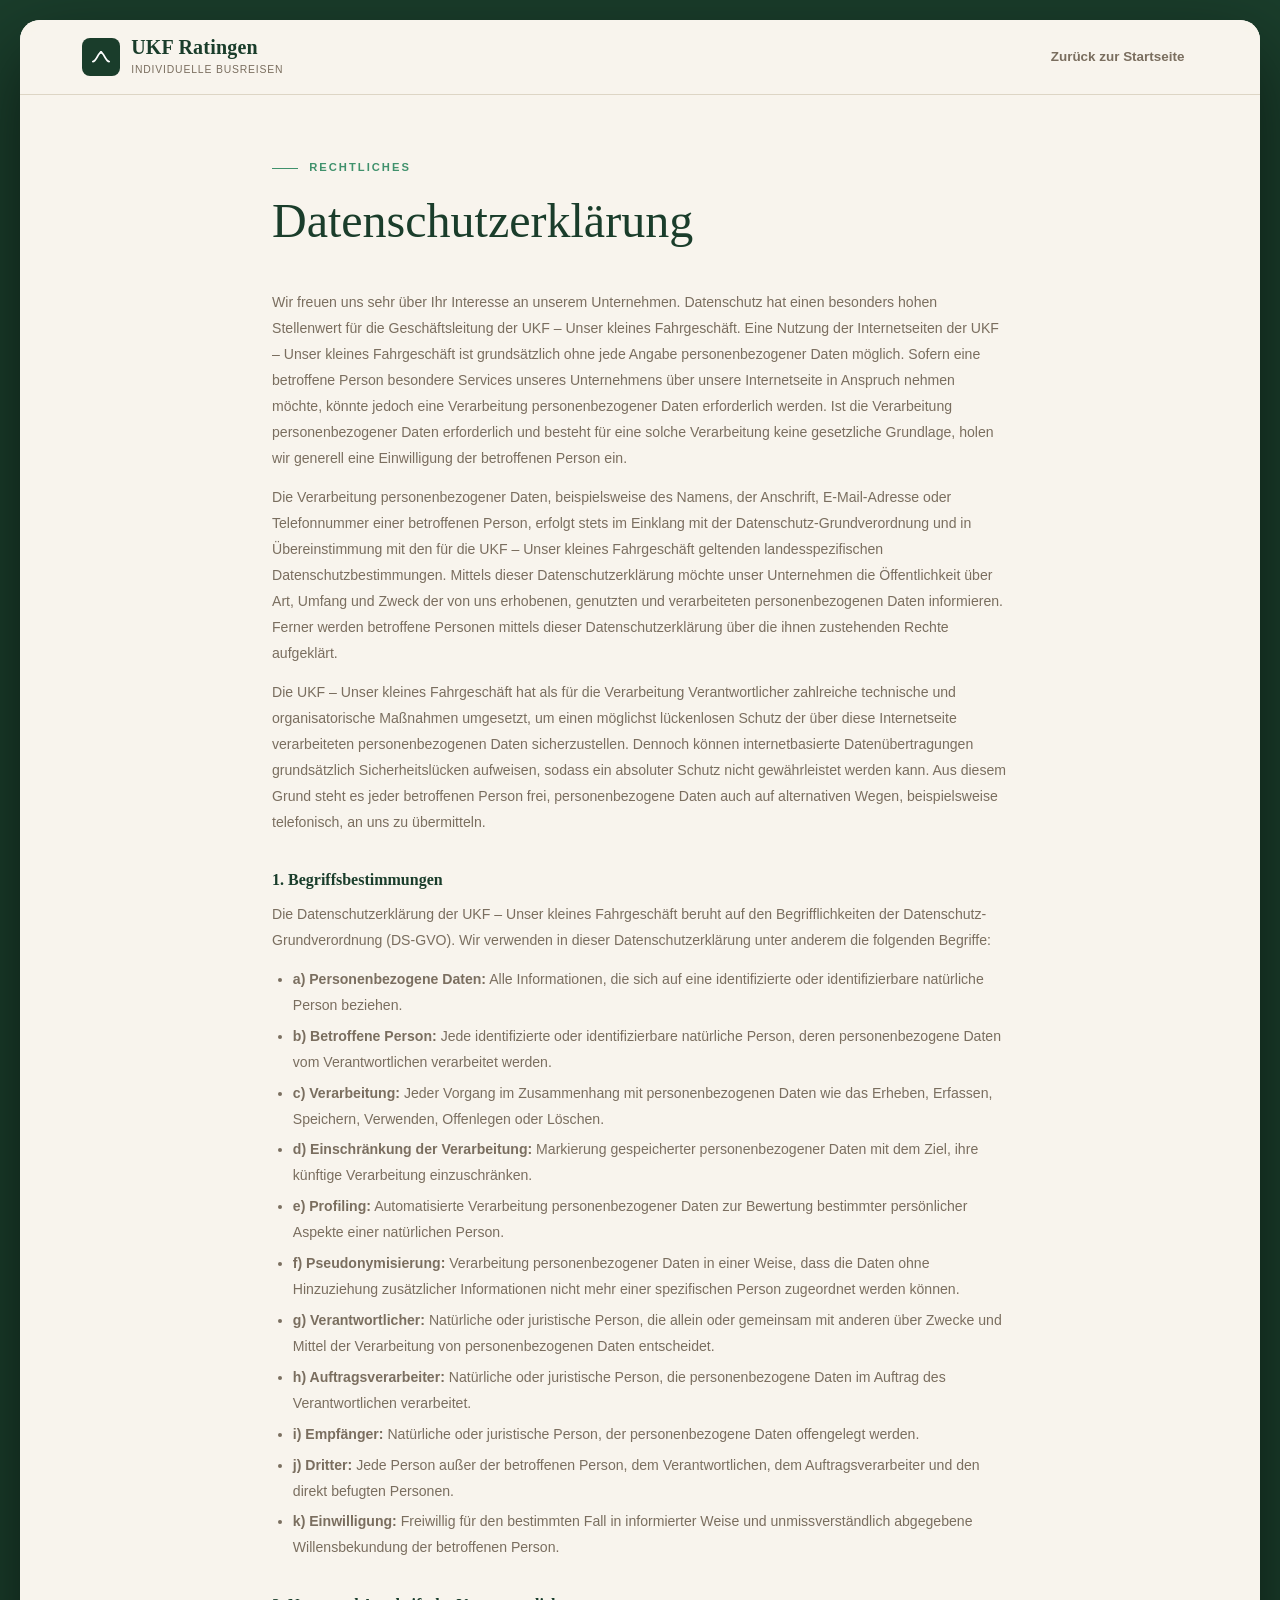
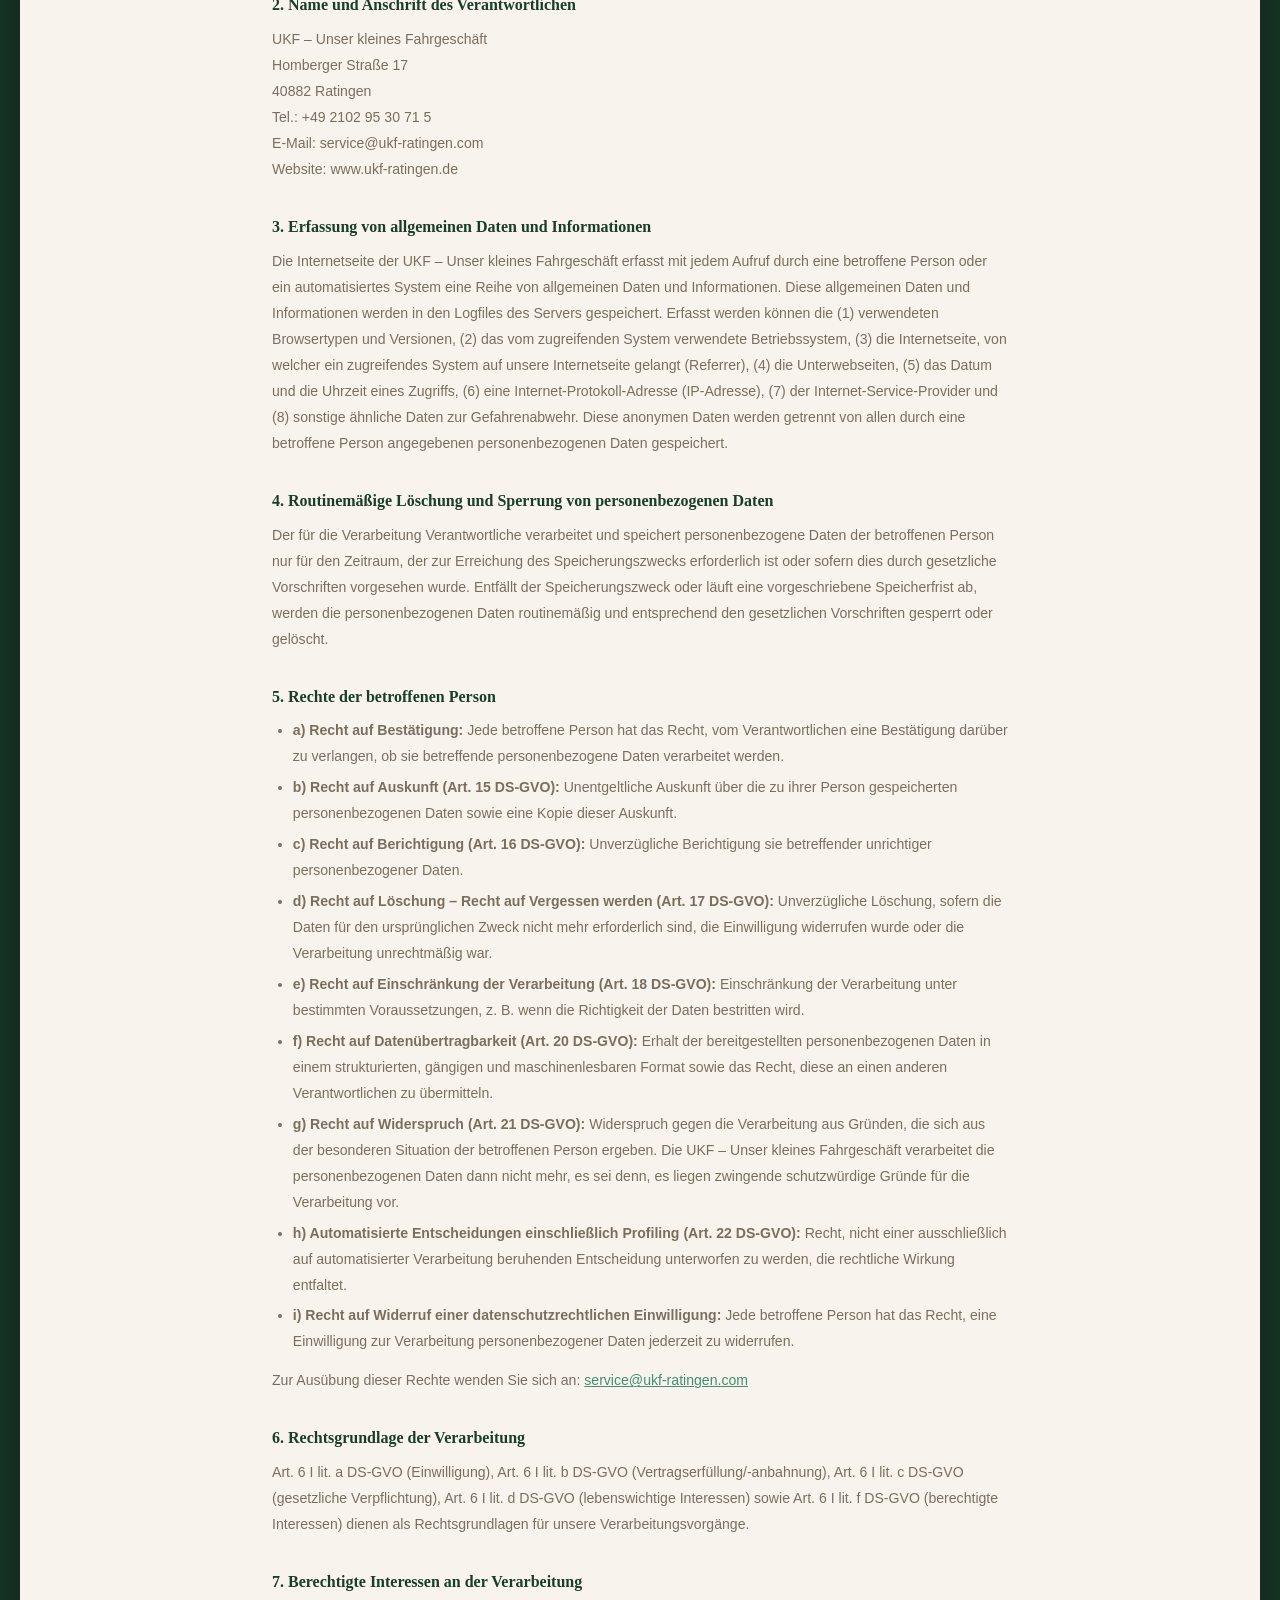
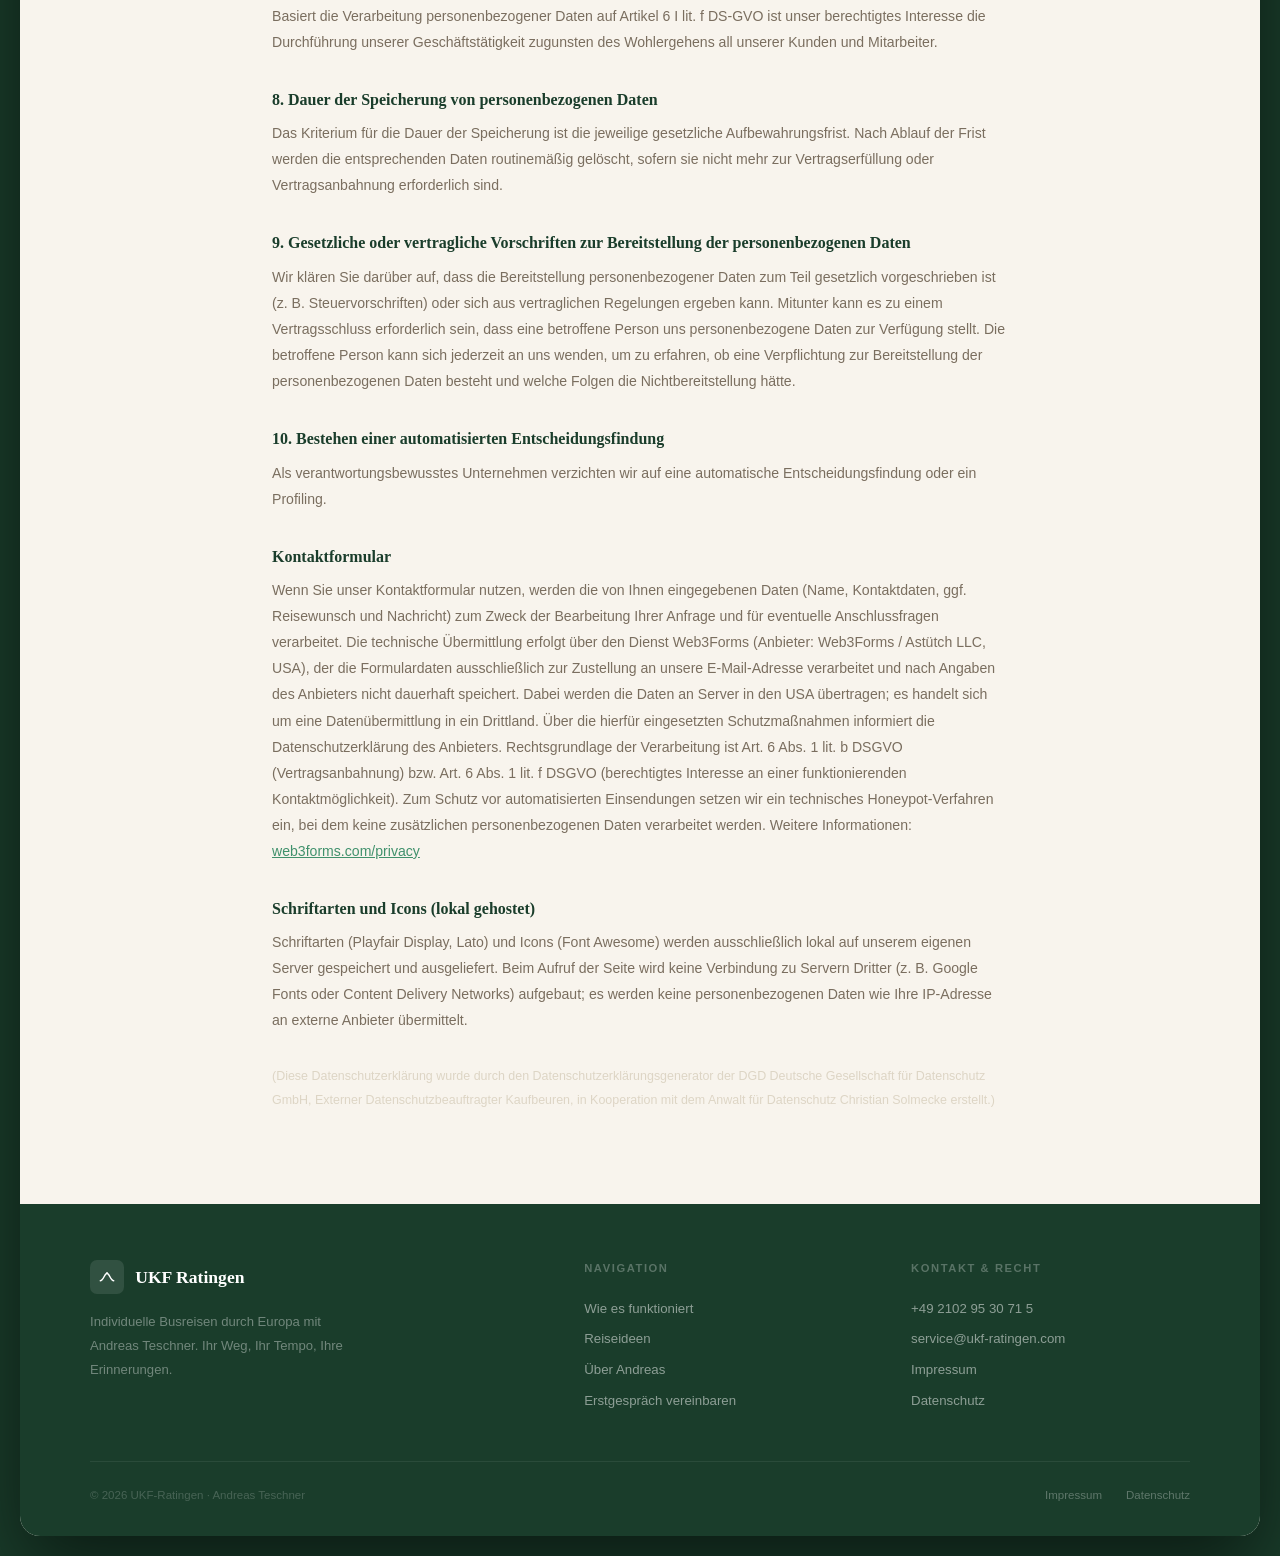
==== datenschutz.html @ 091bbc15 "Add files via upload" ====
<!DOCTYPE html>
<html lang="de">
<head>
  <meta charset="UTF-8"/>
  <meta name="viewport" content="width=device-width, initial-scale=1.0"/>
  <title>Datenschutz – UKF-Ratingen</title>
  <meta name="robots" content="noindex, follow"/>
  <link rel="canonical" href="https://ukf-ratingen.com/datenschutz.html"/>
  <link rel="icon" type="image/svg+xml" href="favicon.svg"/>
  <link rel="stylesheet" href="assets/fonts/fonts.css"/>
  <link rel="stylesheet" href="assets/fa/css/fontawesome.min.css"/>
  <link rel="stylesheet" href="assets/fa/css/solid.min.css"/>

  <style>
    :root {
      --forest:   #1a3d2b;
      --forest-2: #254d38;
      --green:    #2d6a4f;
      --green-lt: #40916c;
      --gold:     #b5893a;
      --gold-lt:  #d4a853;
      --cream:    #f8f4ed;
      --warm-off: #f0ebe0;
      --white:    #ffffff;
      --border:   #ddd5c5;
      --muted:    #7a6e5f;
      --text:     #1e1a14;
    }

    *, *::before, *::after { box-sizing: border-box; margin: 0; padding: 0; }
    html { scroll-behavior: smooth; }
    body {
      font-family: 'Lato', sans-serif;
      background: var(--forest);
      color: var(--text);
      padding: 20px;
      line-height: 1.6;
    }

    .page-wrapper {
      max-width: 1400px; margin: 0 auto;
      background: var(--cream);
      border-radius: 20px;
      box-shadow: 0 32px 80px rgba(0,0,0,0.55);
      min-height: calc(100vh - 40px);
      display: flex;
      flex-direction: column;
    }

    header {
      display: flex; justify-content: space-between; align-items: center;
      padding: 1rem 5%;
      background: rgba(248,244,237,0.97);
      backdrop-filter: blur(14px);
      position: sticky;
      top: 0;
      z-index: 200;
      border-bottom: 1px solid var(--border);
      border-radius: 20px 20px 0 0;
    }

    .logo {
      display: flex; align-items: center; gap: 0.7rem;
      text-decoration: none;
    }
    .logo-mark {
      width: 38px; height: 38px; border-radius: 8px;
      background: var(--forest);
      display: flex; align-items: center; justify-content: center;
      flex-shrink: 0;
    }
    .logo-mark svg { width: 22px; height: 22px; fill: none; }
    .logo-text {
      font-family: 'Playfair Display', serif;
      font-size: 1.25rem; font-weight: 700;
      color: var(--forest); line-height: 1.1;
      letter-spacing: 0.01em;
    }
    .logo-sub {
      font-size: 0.65rem; font-weight: 400;
      color: var(--muted); letter-spacing: 0.08em;
      text-transform: uppercase; display: block;
    }

    .nav-back {
      display: inline-flex; align-items: center; gap: 0.5rem;
      font-size: 0.84rem; font-weight: 600; color: var(--muted);
      text-decoration: none; padding: 0.45rem 0.85rem;
      border-radius: 6px; transition: all .2s;
    }
    .nav-back:hover { color: var(--forest); background: var(--warm-off); }

    /* CONTENT */
    .legal-content {
      flex: 1;
      padding: 4rem 5% 5rem;
      max-width: 860px;
      margin: 0 auto;
      width: 100%;
    }

    .kicker {
      font-size: 0.7rem; font-weight: 700; letter-spacing: 0.18em;
      text-transform: uppercase; color: var(--green-lt);
      display: flex; align-items: center; gap: 0.7rem; margin-bottom: 0.9rem;
    }
    .kicker::before { content:''; width: 26px; height: 1px; background: var(--green-lt); }

    h1 {
      font-family: 'Playfair Display', serif;
      font-size: clamp(2rem, 4vw, 3rem);
      font-weight: 400; color: var(--forest);
      line-height: 1.2; margin-bottom: 2.5rem;
    }

    h2 {
      font-family: 'Playfair Display', serif;
      font-size: 1rem; font-weight: 700;
      color: var(--forest); margin: 2rem 0 0.5rem;
    }

    p {
      font-size: 0.88rem; color: var(--muted);
      line-height: 1.85; margin-bottom: 0.8rem;
    }

    ul {
      padding-left: 1.3rem; margin-bottom: 0.8rem;
    }
    li {
      font-size: 0.88rem; color: var(--muted);
      line-height: 1.85; margin-bottom: 0.3rem;
    }

    a { color: var(--green-lt); }
    a:hover { color: var(--green); }

    .source-note {
      font-size: 0.78rem; color: var(--border); margin-top: 2rem;
    }

    /* FOOTER */
    footer {
      background: var(--forest);
      border-radius: 0 0 20px 20px;
      padding: 3.5rem 5% 2rem;
      margin-top: auto;
    }
    .footer-inner {
      max-width: 1100px; margin: 0 auto;
      display: grid; grid-template-columns: 1.6fr 1fr 1fr;
      gap: 3rem; padding-bottom: 2.5rem;
      border-bottom: 1px solid rgba(255,255,255,0.07);
    }
    .footer-logo-wrap {
      display: flex; align-items: center; gap: 0.7rem; margin-bottom: 1rem;
    }
    .footer-logo-mark {
      width: 34px; height: 34px; border-radius: 7px;
      background: rgba(255,255,255,0.1);
      display: flex; align-items: center; justify-content: center;
    }
    .footer-logo-mark svg { width: 18px; height: 18px; fill: none; }
    .footer-logo-text {
      font-family: 'Playfair Display', serif;
      font-size: 1.1rem; color: var(--white); font-weight: 700;
    }
    .footer-brand p { font-size: 0.82rem; color: rgba(255,255,255,0.38); line-height: 1.8; max-width: 260px; }
    .footer-col h5 {
      font-size: 0.7rem; font-weight: 700; text-transform: uppercase;
      letter-spacing: 0.14em; color: rgba(255,255,255,0.28); margin-bottom: 1.2rem;
    }
    .footer-col a {
      display: block; font-size: 0.83rem; color: rgba(255,255,255,0.5);
      text-decoration: none; margin-bottom: 0.6rem; transition: color .2s;
    }
    .footer-col a:hover { color: var(--gold-lt); }
    .footer-bottom {
      max-width: 1100px; margin: 0 auto; padding-top: 1.5rem;
      display: flex; justify-content: space-between; align-items: center;
      font-size: 0.72rem; color: rgba(255,255,255,0.2); flex-wrap: wrap; gap: 0.5rem;
    }
    .footer-legal { display: flex; gap: 1.5rem; }
    .footer-legal a { color: rgba(255,255,255,0.3); text-decoration: none; font-size: 0.72rem; transition: color .15s; }
    .footer-legal a:hover { color: rgba(255,255,255,0.6); }

    @media(max-width: 960px) {
      body { padding: 0; }
      .page-wrapper { border-radius: 0; box-shadow: none; }
      header { border-radius: 0; }
      footer { border-radius: 0; }
      .footer-inner { grid-template-columns: 1fr; gap: 2rem; }
    }
  </style>
</head>
<body>
<div class="page-wrapper">

  <header>
    <a class="logo" href="index.html">
      <div class="logo-mark">
        <svg viewBox="0 0 24 24" stroke="white" stroke-width="1.8" stroke-linecap="round">
          <path d="M3 17 C7 17 9 7 12 7 C15 7 17 17 21 17"/>
          <circle cx="12" cy="7" r="1.5" fill="white" stroke="none"/>
        </svg>
      </div>
      <div>
        <span class="logo-text">UKF Ratingen</span>
        <span class="logo-sub">Individuelle Busreisen</span>
      </div>
    </a>
    <a class="nav-back" href="index.html"><i class="fas fa-arrow-left"></i> Zurück zur Startseite</a>
  </header>

  <main class="legal-content">
    <div class="kicker">Rechtliches</div>
    <h1>Datenschutzerklärung</h1>

    <p>Wir freuen uns sehr über Ihr Interesse an unserem Unternehmen. Datenschutz hat einen besonders hohen Stellenwert für die Geschäftsleitung der UKF – Unser kleines Fahrgeschäft. Eine Nutzung der Internetseiten der UKF – Unser kleines Fahrgeschäft ist grundsätzlich ohne jede Angabe personenbezogener Daten möglich. Sofern eine betroffene Person besondere Services unseres Unternehmens über unsere Internetseite in Anspruch nehmen möchte, könnte jedoch eine Verarbeitung personenbezogener Daten erforderlich werden. Ist die Verarbeitung personenbezogener Daten erforderlich und besteht für eine solche Verarbeitung keine gesetzliche Grundlage, holen wir generell eine Einwilligung der betroffenen Person ein.</p>
    <p>Die Verarbeitung personenbezogener Daten, beispielsweise des Namens, der Anschrift, E-Mail-Adresse oder Telefonnummer einer betroffenen Person, erfolgt stets im Einklang mit der Datenschutz-Grundverordnung und in Übereinstimmung mit den für die UKF – Unser kleines Fahrgeschäft geltenden landesspezifischen Datenschutzbestimmungen. Mittels dieser Datenschutzerklärung möchte unser Unternehmen die Öffentlichkeit über Art, Umfang und Zweck der von uns erhobenen, genutzten und verarbeiteten personenbezogenen Daten informieren. Ferner werden betroffene Personen mittels dieser Datenschutzerklärung über die ihnen zustehenden Rechte aufgeklärt.</p>
    <p>Die UKF – Unser kleines Fahrgeschäft hat als für die Verarbeitung Verantwortlicher zahlreiche technische und organisatorische Maßnahmen umgesetzt, um einen möglichst lückenlosen Schutz der über diese Internetseite verarbeiteten personenbezogenen Daten sicherzustellen. Dennoch können internetbasierte Datenübertragungen grundsätzlich Sicherheitslücken aufweisen, sodass ein absoluter Schutz nicht gewährleistet werden kann. Aus diesem Grund steht es jeder betroffenen Person frei, personenbezogene Daten auch auf alternativen Wegen, beispielsweise telefonisch, an uns zu übermitteln.</p>

    <h2>1. Begriffsbestimmungen</h2>
    <p>Die Datenschutzerklärung der UKF – Unser kleines Fahrgeschäft beruht auf den Begrifflichkeiten der Datenschutz-Grundverordnung (DS-GVO). Wir verwenden in dieser Datenschutzerklärung unter anderem die folgenden Begriffe:</p>
    <ul>
      <li><strong>a) Personenbezogene Daten:</strong> Alle Informationen, die sich auf eine identifizierte oder identifizierbare natürliche Person beziehen.</li>
      <li><strong>b) Betroffene Person:</strong> Jede identifizierte oder identifizierbare natürliche Person, deren personenbezogene Daten vom Verantwortlichen verarbeitet werden.</li>
      <li><strong>c) Verarbeitung:</strong> Jeder Vorgang im Zusammenhang mit personenbezogenen Daten wie das Erheben, Erfassen, Speichern, Verwenden, Offenlegen oder Löschen.</li>
      <li><strong>d) Einschränkung der Verarbeitung:</strong> Markierung gespeicherter personenbezogener Daten mit dem Ziel, ihre künftige Verarbeitung einzuschränken.</li>
      <li><strong>e) Profiling:</strong> Automatisierte Verarbeitung personenbezogener Daten zur Bewertung bestimmter persönlicher Aspekte einer natürlichen Person.</li>
      <li><strong>f) Pseudonymisierung:</strong> Verarbeitung personenbezogener Daten in einer Weise, dass die Daten ohne Hinzuziehung zusätzlicher Informationen nicht mehr einer spezifischen Person zugeordnet werden können.</li>
      <li><strong>g) Verantwortlicher:</strong> Natürliche oder juristische Person, die allein oder gemeinsam mit anderen über Zwecke und Mittel der Verarbeitung von personenbezogenen Daten entscheidet.</li>
      <li><strong>h) Auftragsverarbeiter:</strong> Natürliche oder juristische Person, die personenbezogene Daten im Auftrag des Verantwortlichen verarbeitet.</li>
      <li><strong>i) Empfänger:</strong> Natürliche oder juristische Person, der personenbezogene Daten offengelegt werden.</li>
      <li><strong>j) Dritter:</strong> Jede Person außer der betroffenen Person, dem Verantwortlichen, dem Auftragsverarbeiter und den direkt befugten Personen.</li>
      <li><strong>k) Einwilligung:</strong> Freiwillig für den bestimmten Fall in informierter Weise und unmissverständlich abgegebene Willensbekundung der betroffenen Person.</li>
    </ul>

    <h2>2. Name und Anschrift des Verantwortlichen</h2>
    <p>UKF – Unser kleines Fahrgeschäft<br>Homberger Straße 17<br>40882 Ratingen<br>Tel.: +49 2102 95 30 71 5<br>E-Mail: service@ukf-ratingen.com<br>Website: www.ukf-ratingen.de</p>

    <h2>3. Erfassung von allgemeinen Daten und Informationen</h2>
    <p>Die Internetseite der UKF – Unser kleines Fahrgeschäft erfasst mit jedem Aufruf durch eine betroffene Person oder ein automatisiertes System eine Reihe von allgemeinen Daten und Informationen. Diese allgemeinen Daten und Informationen werden in den Logfiles des Servers gespeichert. Erfasst werden können die (1) verwendeten Browsertypen und Versionen, (2) das vom zugreifenden System verwendete Betriebssystem, (3) die Internetseite, von welcher ein zugreifendes System auf unsere Internetseite gelangt (Referrer), (4) die Unterwebseiten, (5) das Datum und die Uhrzeit eines Zugriffs, (6) eine Internet-Protokoll-Adresse (IP-Adresse), (7) der Internet-Service-Provider und (8) sonstige ähnliche Daten zur Gefahrenabwehr. Diese anonymen Daten werden getrennt von allen durch eine betroffene Person angegebenen personenbezogenen Daten gespeichert.</p>

    <h2>4. Routinemäßige Löschung und Sperrung von personenbezogenen Daten</h2>
    <p>Der für die Verarbeitung Verantwortliche verarbeitet und speichert personenbezogene Daten der betroffenen Person nur für den Zeitraum, der zur Erreichung des Speicherungszwecks erforderlich ist oder sofern dies durch gesetzliche Vorschriften vorgesehen wurde. Entfällt der Speicherungszweck oder läuft eine vorgeschriebene Speicherfrist ab, werden die personenbezogenen Daten routinemäßig und entsprechend den gesetzlichen Vorschriften gesperrt oder gelöscht.</p>

    <h2>5. Rechte der betroffenen Person</h2>
    <ul>
      <li><strong>a) Recht auf Bestätigung:</strong> Jede betroffene Person hat das Recht, vom Verantwortlichen eine Bestätigung darüber zu verlangen, ob sie betreffende personenbezogene Daten verarbeitet werden.</li>
      <li><strong>b) Recht auf Auskunft (Art. 15 DS-GVO):</strong> Unentgeltliche Auskunft über die zu ihrer Person gespeicherten personenbezogenen Daten sowie eine Kopie dieser Auskunft.</li>
      <li><strong>c) Recht auf Berichtigung (Art. 16 DS-GVO):</strong> Unverzügliche Berichtigung sie betreffender unrichtiger personenbezogener Daten.</li>
      <li><strong>d) Recht auf Löschung – Recht auf Vergessen werden (Art. 17 DS-GVO):</strong> Unverzügliche Löschung, sofern die Daten für den ursprünglichen Zweck nicht mehr erforderlich sind, die Einwilligung widerrufen wurde oder die Verarbeitung unrechtmäßig war.</li>
      <li><strong>e) Recht auf Einschränkung der Verarbeitung (Art. 18 DS-GVO):</strong> Einschränkung der Verarbeitung unter bestimmten Voraussetzungen, z. B. wenn die Richtigkeit der Daten bestritten wird.</li>
      <li><strong>f) Recht auf Datenübertragbarkeit (Art. 20 DS-GVO):</strong> Erhalt der bereitgestellten personenbezogenen Daten in einem strukturierten, gängigen und maschinenlesbaren Format sowie das Recht, diese an einen anderen Verantwortlichen zu übermitteln.</li>
      <li><strong>g) Recht auf Widerspruch (Art. 21 DS-GVO):</strong> Widerspruch gegen die Verarbeitung aus Gründen, die sich aus der besonderen Situation der betroffenen Person ergeben. Die UKF – Unser kleines Fahrgeschäft verarbeitet die personenbezogenen Daten dann nicht mehr, es sei denn, es liegen zwingende schutzwürdige Gründe für die Verarbeitung vor.</li>
      <li><strong>h) Automatisierte Entscheidungen einschließlich Profiling (Art. 22 DS-GVO):</strong> Recht, nicht einer ausschließlich auf automatisierter Verarbeitung beruhenden Entscheidung unterworfen zu werden, die rechtliche Wirkung entfaltet.</li>
      <li><strong>i) Recht auf Widerruf einer datenschutzrechtlichen Einwilligung:</strong> Jede betroffene Person hat das Recht, eine Einwilligung zur Verarbeitung personenbezogener Daten jederzeit zu widerrufen.</li>
    </ul>
    <p>Zur Ausübung dieser Rechte wenden Sie sich an: <a href="mailto:service@ukf-ratingen.com">service@ukf-ratingen.com</a></p>

    <h2>6. Rechtsgrundlage der Verarbeitung</h2>
    <p>Art. 6 I lit. a DS-GVO (Einwilligung), Art. 6 I lit. b DS-GVO (Vertragserfüllung/-anbahnung), Art. 6 I lit. c DS-GVO (gesetzliche Verpflichtung), Art. 6 I lit. d DS-GVO (lebenswichtige Interessen) sowie Art. 6 I lit. f DS-GVO (berechtigte Interessen) dienen als Rechtsgrundlagen für unsere Verarbeitungsvorgänge.</p>

    <h2>7. Berechtigte Interessen an der Verarbeitung</h2>
    <p>Basiert die Verarbeitung personenbezogener Daten auf Artikel 6 I lit. f DS-GVO ist unser berechtigtes Interesse die Durchführung unserer Geschäftstätigkeit zugunsten des Wohlergehens all unserer Kunden und Mitarbeiter.</p>

    <h2>8. Dauer der Speicherung von personenbezogenen Daten</h2>
    <p>Das Kriterium für die Dauer der Speicherung ist die jeweilige gesetzliche Aufbewahrungsfrist. Nach Ablauf der Frist werden die entsprechenden Daten routinemäßig gelöscht, sofern sie nicht mehr zur Vertragserfüllung oder Vertragsanbahnung erforderlich sind.</p>

    <h2>9. Gesetzliche oder vertragliche Vorschriften zur Bereitstellung der personenbezogenen Daten</h2>
    <p>Wir klären Sie darüber auf, dass die Bereitstellung personenbezogener Daten zum Teil gesetzlich vorgeschrieben ist (z. B. Steuervorschriften) oder sich aus vertraglichen Regelungen ergeben kann. Mitunter kann es zu einem Vertragsschluss erforderlich sein, dass eine betroffene Person uns personenbezogene Daten zur Verfügung stellt. Die betroffene Person kann sich jederzeit an uns wenden, um zu erfahren, ob eine Verpflichtung zur Bereitstellung der personenbezogenen Daten besteht und welche Folgen die Nichtbereitstellung hätte.</p>

    <h2>10. Bestehen einer automatisierten Entscheidungsfindung</h2>
    <p>Als verantwortungsbewusstes Unternehmen verzichten wir auf eine automatische Entscheidungsfindung oder ein Profiling.</p>

    <h2>Kontaktformular</h2>
    <p>Wenn Sie unser Kontaktformular nutzen, werden die von Ihnen eingegebenen Daten (Name, Kontaktdaten, ggf. Reisewunsch und Nachricht) zum Zweck der Bearbeitung Ihrer Anfrage und für eventuelle Anschlussfragen verarbeitet. Die technische Übermittlung erfolgt über den Dienst Web3Forms (Anbieter: Web3Forms / Astütch LLC, USA), der die Formulardaten ausschließlich zur Zustellung an unsere E-Mail-Adresse verarbeitet und nach Angaben des Anbieters nicht dauerhaft speichert. Dabei werden die Daten an Server in den USA übertragen; es handelt sich um eine Datenübermittlung in ein Drittland. Über die hierfür eingesetzten Schutzmaßnahmen informiert die Datenschutzerklärung des Anbieters. Rechtsgrundlage der Verarbeitung ist Art. 6 Abs. 1 lit. b DSGVO (Vertragsanbahnung) bzw. Art. 6 Abs. 1 lit. f DSGVO (berechtigtes Interesse an einer funktionierenden Kontaktmöglichkeit). Zum Schutz vor automatisierten Einsendungen setzen wir ein technisches Honeypot-Verfahren ein, bei dem keine zusätzlichen personenbezogenen Daten verarbeitet werden. Weitere Informationen: <a href="https://web3forms.com/privacy" target="_blank" rel="noopener">web3forms.com/privacy</a></p>

    <h2>Schriftarten und Icons (lokal gehostet)</h2>
    <p>Schriftarten (Playfair Display, Lato) und Icons (Font Awesome) werden ausschließlich lokal auf unserem eigenen Server gespeichert und ausgeliefert. Beim Aufruf der Seite wird keine Verbindung zu Servern Dritter (z. B. Google Fonts oder Content Delivery Networks) aufgebaut; es werden keine personenbezogenen Daten wie Ihre IP-Adresse an externe Anbieter übermittelt.</p>

    <p class="source-note">(Diese Datenschutzerklärung wurde durch den Datenschutzerklärungsgenerator der DGD Deutsche Gesellschaft für Datenschutz GmbH, Externer Datenschutzbeauftragter Kaufbeuren, in Kooperation mit dem Anwalt für Datenschutz Christian Solmecke erstellt.)</p>
  </main>

  <footer>
    <div class="footer-inner">
      <div class="footer-brand">
        <div class="footer-logo-wrap">
          <div class="footer-logo-mark">
            <svg viewBox="0 0 24 24" stroke="white" stroke-width="1.8" stroke-linecap="round">
              <path d="M3 17 C7 17 9 7 12 7 C15 7 17 17 21 17"/>
              <circle cx="12" cy="7" r="1.5" fill="white" stroke="none"/>
            </svg>
          </div>
          <span class="footer-logo-text">UKF Ratingen</span>
        </div>
        <p>Individuelle Busreisen durch Europa mit Andreas Teschner. Ihr Weg, Ihr Tempo, Ihre Erinnerungen.</p>
      </div>
      <div class="footer-col">
        <h5>Navigation</h5>
        <a href="index.html#schritte">Wie es funktioniert</a>
        <a href="index.html#reisen">Reiseideen</a>
        <a href="index.html#andreas">Über Andreas</a>
        <a href="index.html#kontakt">Erstgespräch vereinbaren</a>
      </div>
      <div class="footer-col">
        <h5>Kontakt &amp; Recht</h5>
        <a href="tel:+4921029530715">+49 2102 95 30 71 5</a>
        <a href="mailto:service@ukf-ratingen.com">service@ukf-ratingen.com</a>
        <a href="impressum.html">Impressum</a>
        <a href="datenschutz.html">Datenschutz</a>
      </div>
    </div>
    <div class="footer-bottom">
      <span>© 2026 UKF-Ratingen · Andreas Teschner</span>
      <div class="footer-legal">
        <a href="impressum.html">Impressum</a>
        <a href="datenschutz.html">Datenschutz</a>
      </div>
    </div>
  </footer>

</div>
</body>
</html>
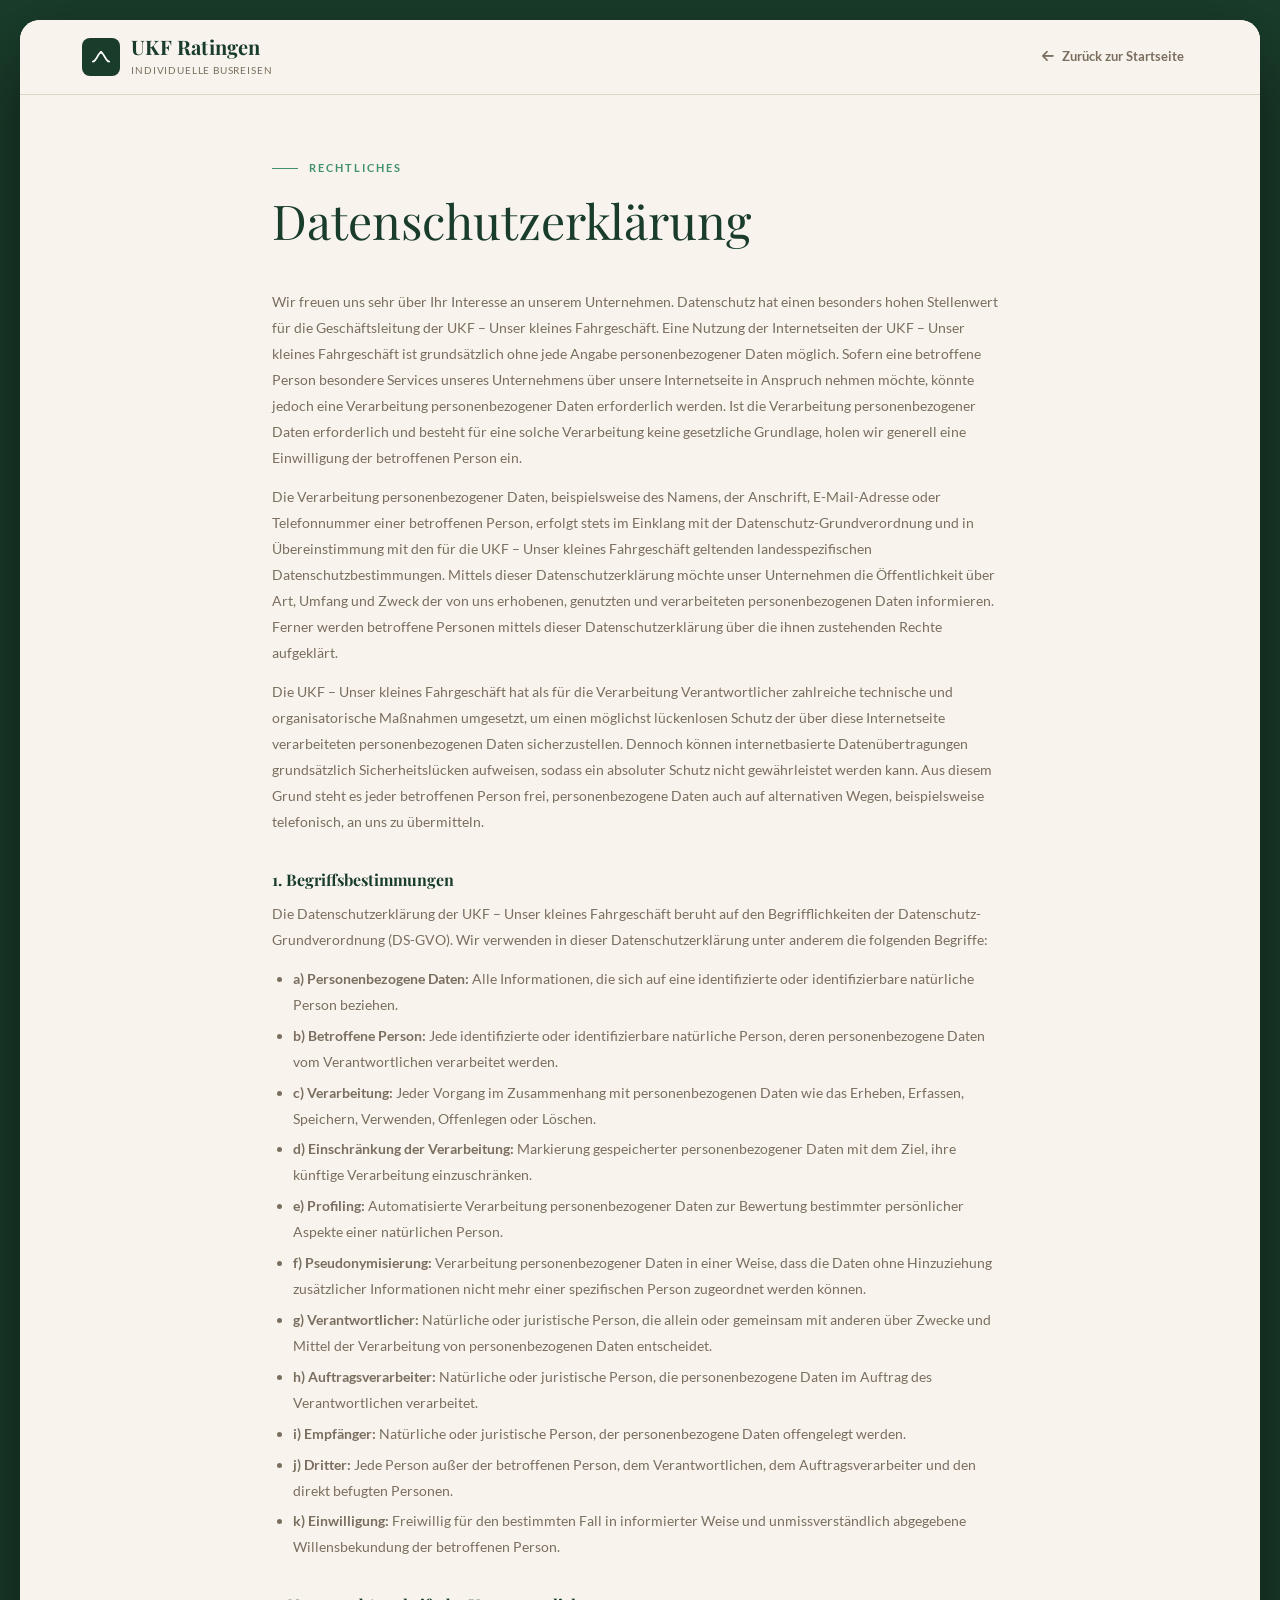
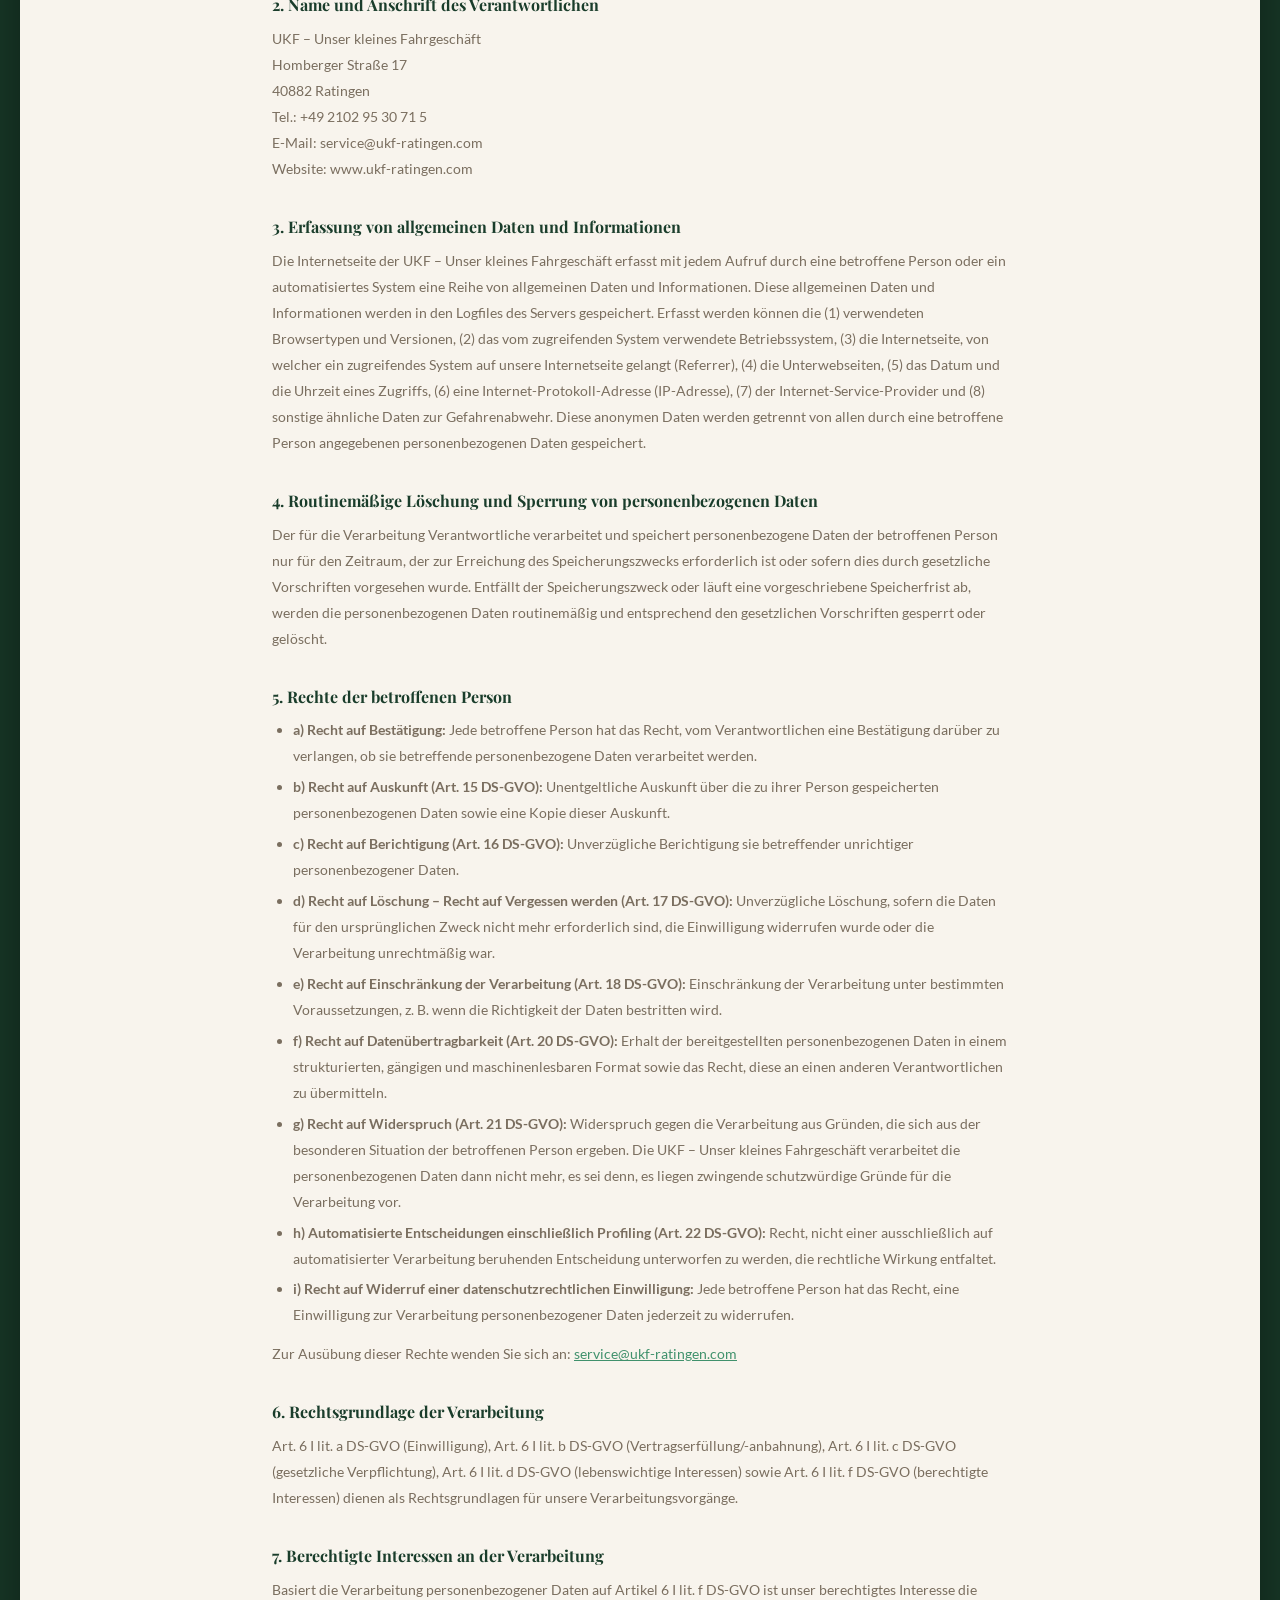
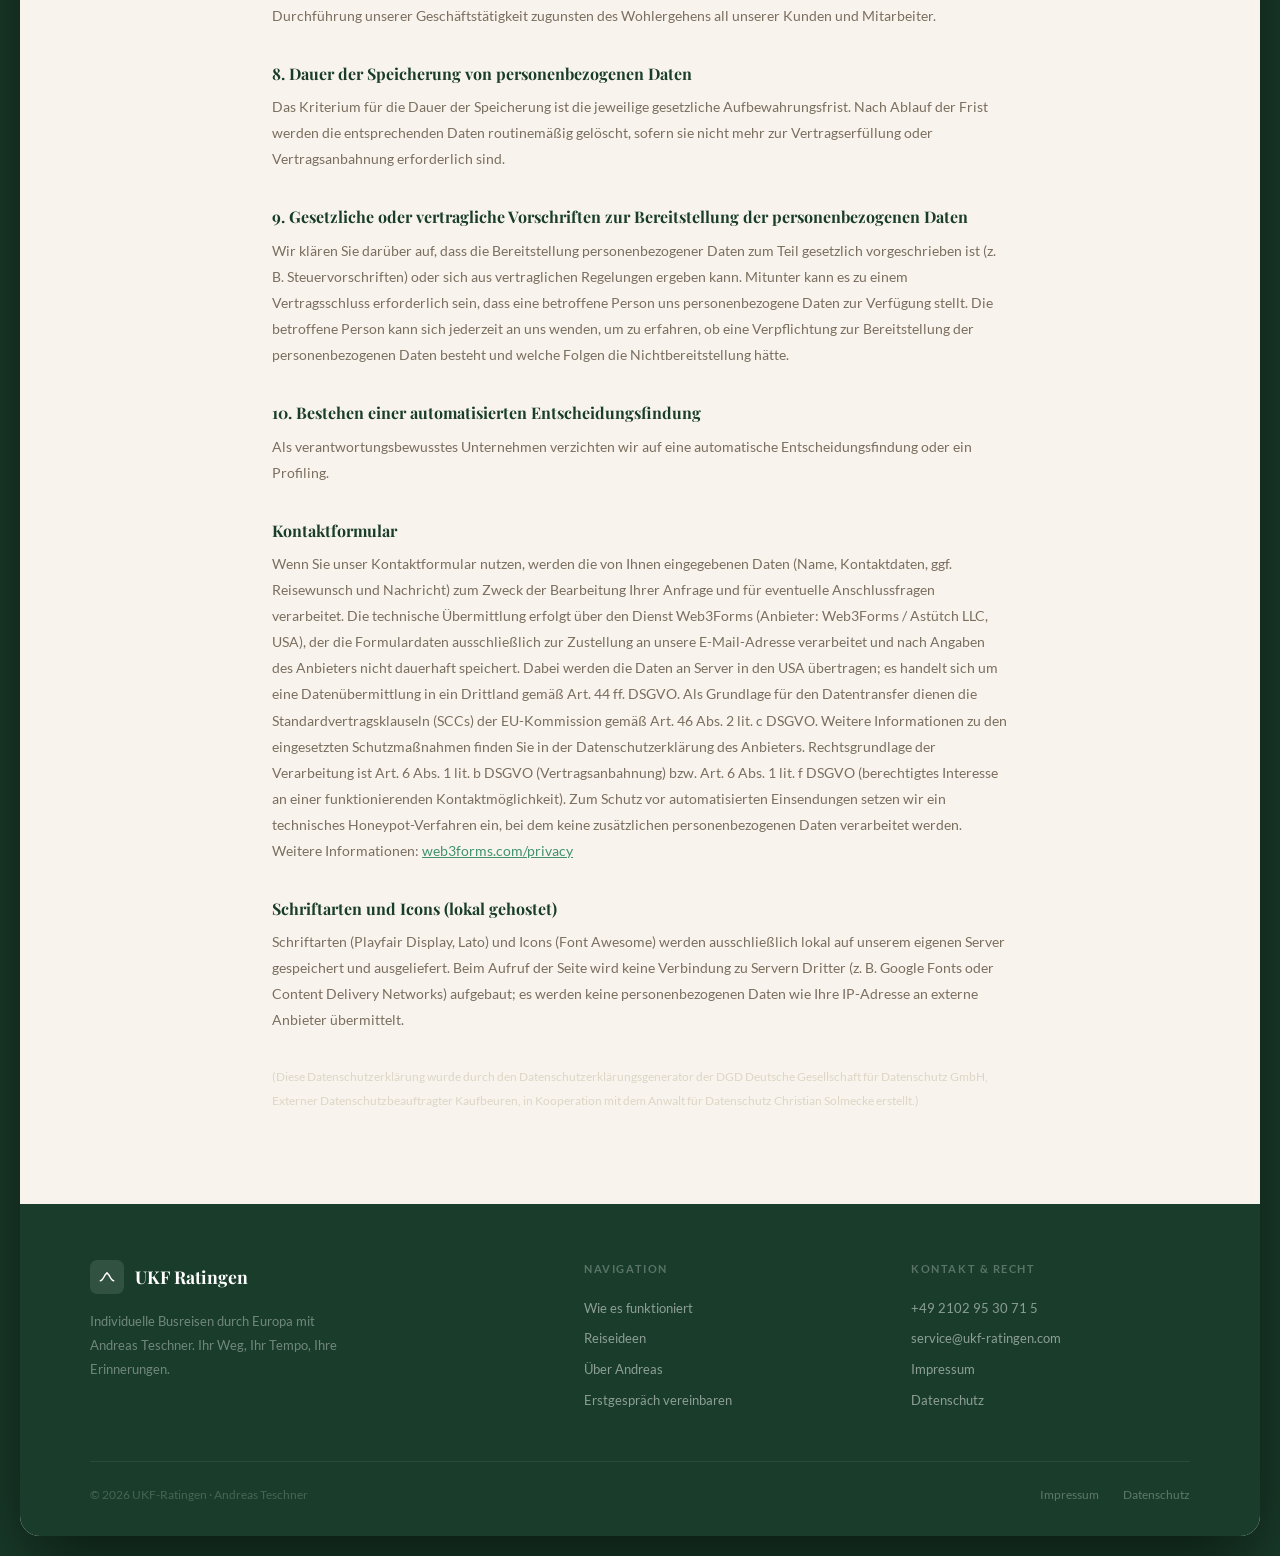
==== commit 603e55df: "Add files via upload" ====
--- a/datenschutz.html
+++ b/datenschutz.html
@@ -237,7 +237,7 @@
     </ul>
 
     <h2>2. Name und Anschrift des Verantwortlichen</h2>
-    <p>UKF – Unser kleines Fahrgeschäft<br>Homberger Straße 17<br>40882 Ratingen<br>Tel.: +49 2102 95 30 71 5<br>E-Mail: service@ukf-ratingen.com<br>Website: www.ukf-ratingen.de</p>
+    <p>UKF – Unser kleines Fahrgeschäft<br>Homberger Straße 17<br>40882 Ratingen<br>Tel.: +49 2102 95 30 71 5<br>E-Mail: service@ukf-ratingen.com<br>Website: www.ukf-ratingen.com</p>
 
     <h2>3. Erfassung von allgemeinen Daten und Informationen</h2>
     <p>Die Internetseite der UKF – Unser kleines Fahrgeschäft erfasst mit jedem Aufruf durch eine betroffene Person oder ein automatisiertes System eine Reihe von allgemeinen Daten und Informationen. Diese allgemeinen Daten und Informationen werden in den Logfiles des Servers gespeichert. Erfasst werden können die (1) verwendeten Browsertypen und Versionen, (2) das vom zugreifenden System verwendete Betriebssystem, (3) die Internetseite, von welcher ein zugreifendes System auf unsere Internetseite gelangt (Referrer), (4) die Unterwebseiten, (5) das Datum und die Uhrzeit eines Zugriffs, (6) eine Internet-Protokoll-Adresse (IP-Adresse), (7) der Internet-Service-Provider und (8) sonstige ähnliche Daten zur Gefahrenabwehr. Diese anonymen Daten werden getrennt von allen durch eine betroffene Person angegebenen personenbezogenen Daten gespeichert.</p>
@@ -275,7 +275,7 @@
     <p>Als verantwortungsbewusstes Unternehmen verzichten wir auf eine automatische Entscheidungsfindung oder ein Profiling.</p>
 
     <h2>Kontaktformular</h2>
-    <p>Wenn Sie unser Kontaktformular nutzen, werden die von Ihnen eingegebenen Daten (Name, Kontaktdaten, ggf. Reisewunsch und Nachricht) zum Zweck der Bearbeitung Ihrer Anfrage und für eventuelle Anschlussfragen verarbeitet. Die technische Übermittlung erfolgt über den Dienst Web3Forms (Anbieter: Web3Forms / Astütch LLC, USA), der die Formulardaten ausschließlich zur Zustellung an unsere E-Mail-Adresse verarbeitet und nach Angaben des Anbieters nicht dauerhaft speichert. Dabei werden die Daten an Server in den USA übertragen; es handelt sich um eine Datenübermittlung in ein Drittland. Über die hierfür eingesetzten Schutzmaßnahmen informiert die Datenschutzerklärung des Anbieters. Rechtsgrundlage der Verarbeitung ist Art. 6 Abs. 1 lit. b DSGVO (Vertragsanbahnung) bzw. Art. 6 Abs. 1 lit. f DSGVO (berechtigtes Interesse an einer funktionierenden Kontaktmöglichkeit). Zum Schutz vor automatisierten Einsendungen setzen wir ein technisches Honeypot-Verfahren ein, bei dem keine zusätzlichen personenbezogenen Daten verarbeitet werden. Weitere Informationen: <a href="https://web3forms.com/privacy" target="_blank" rel="noopener">web3forms.com/privacy</a></p>
+    <p>Wenn Sie unser Kontaktformular nutzen, werden die von Ihnen eingegebenen Daten (Name, Kontaktdaten, ggf. Reisewunsch und Nachricht) zum Zweck der Bearbeitung Ihrer Anfrage und für eventuelle Anschlussfragen verarbeitet. Die technische Übermittlung erfolgt über den Dienst Web3Forms (Anbieter: Web3Forms / Astütch LLC, USA), der die Formulardaten ausschließlich zur Zustellung an unsere E-Mail-Adresse verarbeitet und nach Angaben des Anbieters nicht dauerhaft speichert. Dabei werden die Daten an Server in den USA übertragen; es handelt sich um eine Datenübermittlung in ein Drittland gemäß Art. 44 ff. DSGVO. Als Grundlage für den Datentransfer dienen die Standardvertragsklauseln (SCCs) der EU-Kommission gemäß Art. 46 Abs. 2 lit. c DSGVO. Weitere Informationen zu den eingesetzten Schutzmaßnahmen finden Sie in der Datenschutzerklärung des Anbieters. Rechtsgrundlage der Verarbeitung ist Art. 6 Abs. 1 lit. b DSGVO (Vertragsanbahnung) bzw. Art. 6 Abs. 1 lit. f DSGVO (berechtigtes Interesse an einer funktionierenden Kontaktmöglichkeit). Zum Schutz vor automatisierten Einsendungen setzen wir ein technisches Honeypot-Verfahren ein, bei dem keine zusätzlichen personenbezogenen Daten verarbeitet werden. Weitere Informationen: <a href="https://web3forms.com/privacy" target="_blank" rel="noopener">web3forms.com/privacy</a></p>
 
     <h2>Schriftarten und Icons (lokal gehostet)</h2>
     <p>Schriftarten (Playfair Display, Lato) und Icons (Font Awesome) werden ausschließlich lokal auf unserem eigenen Server gespeichert und ausgeliefert. Beim Aufruf der Seite wird keine Verbindung zu Servern Dritter (z. B. Google Fonts oder Content Delivery Networks) aufgebaut; es werden keine personenbezogenen Daten wie Ihre IP-Adresse an externe Anbieter übermittelt.</p>
--- a/assets/fonts/fonts.css
+++ b/assets/fonts/fonts.css
@@ -0,0 +1,66 @@
+/* Selbst gehostete Schriften – kein Datentransfer an Google. woff2 zuerst, woff als Fallback. */
+
+/* Playfair Display 400 normal */
+@font-face {
+  font-family: 'Playfair Display';
+  font-style: normal;
+  font-weight: 400;
+  font-display: swap;
+  src: url('playfair-display-latin-400-normal.woff2') format('woff2'),
+       url('playfair-display-latin-400-normal.woff') format('woff');
+}
+/* Playfair Display 700 normal */
+@font-face {
+  font-family: 'Playfair Display';
+  font-style: normal;
+  font-weight: 700;
+  font-display: swap;
+  src: url('playfair-display-latin-700-normal.woff2') format('woff2'),
+       url('playfair-display-latin-700-normal.woff') format('woff');
+}
+/* Playfair Display 400 italic */
+@font-face {
+  font-family: 'Playfair Display';
+  font-style: italic;
+  font-weight: 400;
+  font-display: swap;
+  src: url('playfair-display-latin-400-italic.woff2') format('woff2'),
+       url('playfair-display-latin-400-italic.woff') format('woff');
+}
+/* Playfair Display 600 italic */
+@font-face {
+  font-family: 'Playfair Display';
+  font-style: italic;
+  font-weight: 600;
+  font-display: swap;
+  src: url('playfair-display-latin-600-italic.woff2') format('woff2'),
+       url('playfair-display-latin-600-italic.woff') format('woff');
+}
+
+/* Lato 300 normal */
+@font-face {
+  font-family: 'Lato';
+  font-style: normal;
+  font-weight: 300;
+  font-display: swap;
+  src: url('lato-latin-300-normal.woff2') format('woff2'),
+       url('lato-latin-300-normal.woff') format('woff');
+}
+/* Lato 400 normal */
+@font-face {
+  font-family: 'Lato';
+  font-style: normal;
+  font-weight: 400;
+  font-display: swap;
+  src: url('lato-latin-400-normal.woff2') format('woff2'),
+       url('lato-latin-400-normal.woff') format('woff');
+}
+/* Lato 700 normal */
+@font-face {
+  font-family: 'Lato';
+  font-style: normal;
+  font-weight: 700;
+  font-display: swap;
+  src: url('lato-latin-700-normal.woff2') format('woff2'),
+       url('lato-latin-700-normal.woff') format('woff');
+}
--- a/assets/fa/css/solid.min.css
+++ b/assets/fa/css/solid.min.css
@@ -0,0 +1,6 @@
+/*!
+ * Font Awesome Free 6.5.0 by @fontawesome - https://fontawesome.com
+ * License - https://fontawesome.com/license/free (Icons: CC BY 4.0, Fonts: SIL OFL 1.1, Code: MIT License)
+ * Copyright 2023 Fonticons, Inc.
+ */
+:host,:root{--fa-style-family-classic:"Font Awesome 6 Free";--fa-font-solid:normal 900 1em/1 "Font Awesome 6 Free"}@font-face{font-family:"Font Awesome 6 Free";font-style:normal;font-weight:900;font-display:block;src:url(../webfonts/fa-solid-900.woff2) format("woff2"),url(../webfonts/fa-solid-900.ttf) format("truetype")}.fa-solid,.fas{font-weight:900}
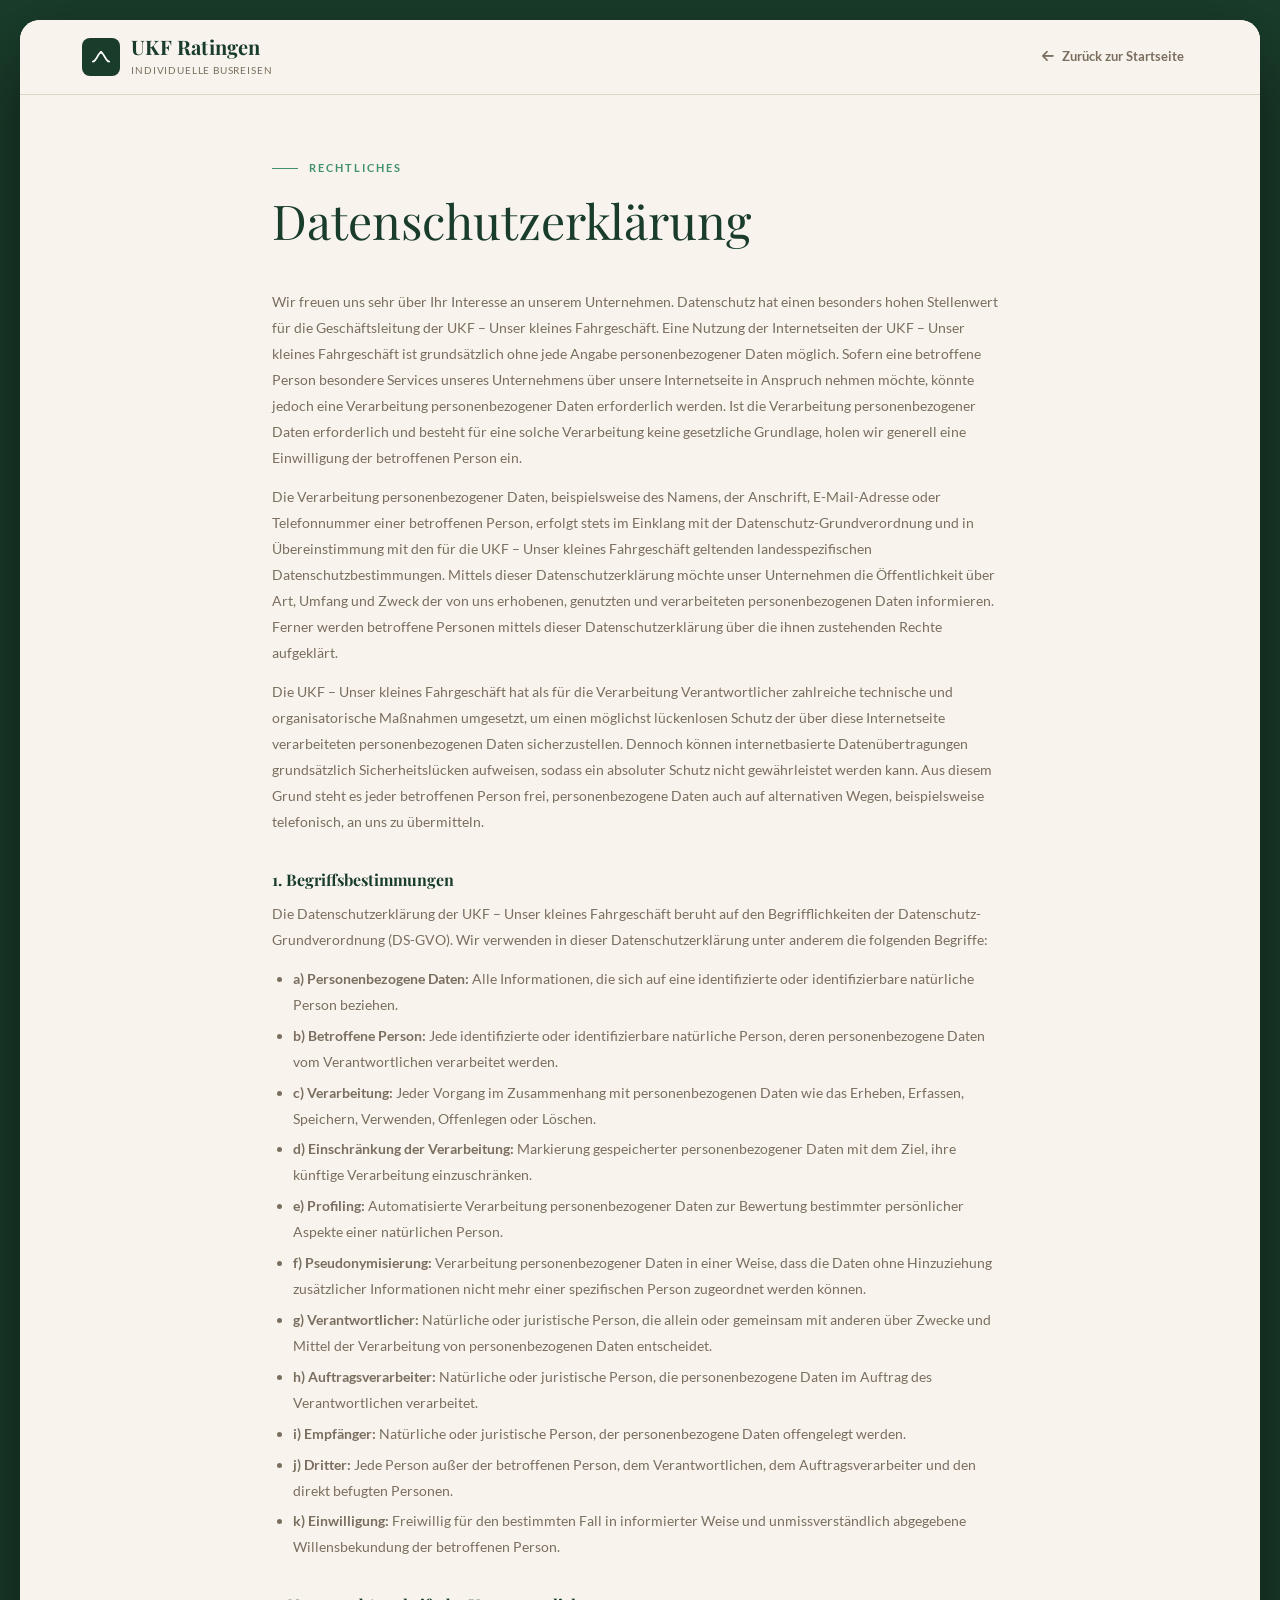
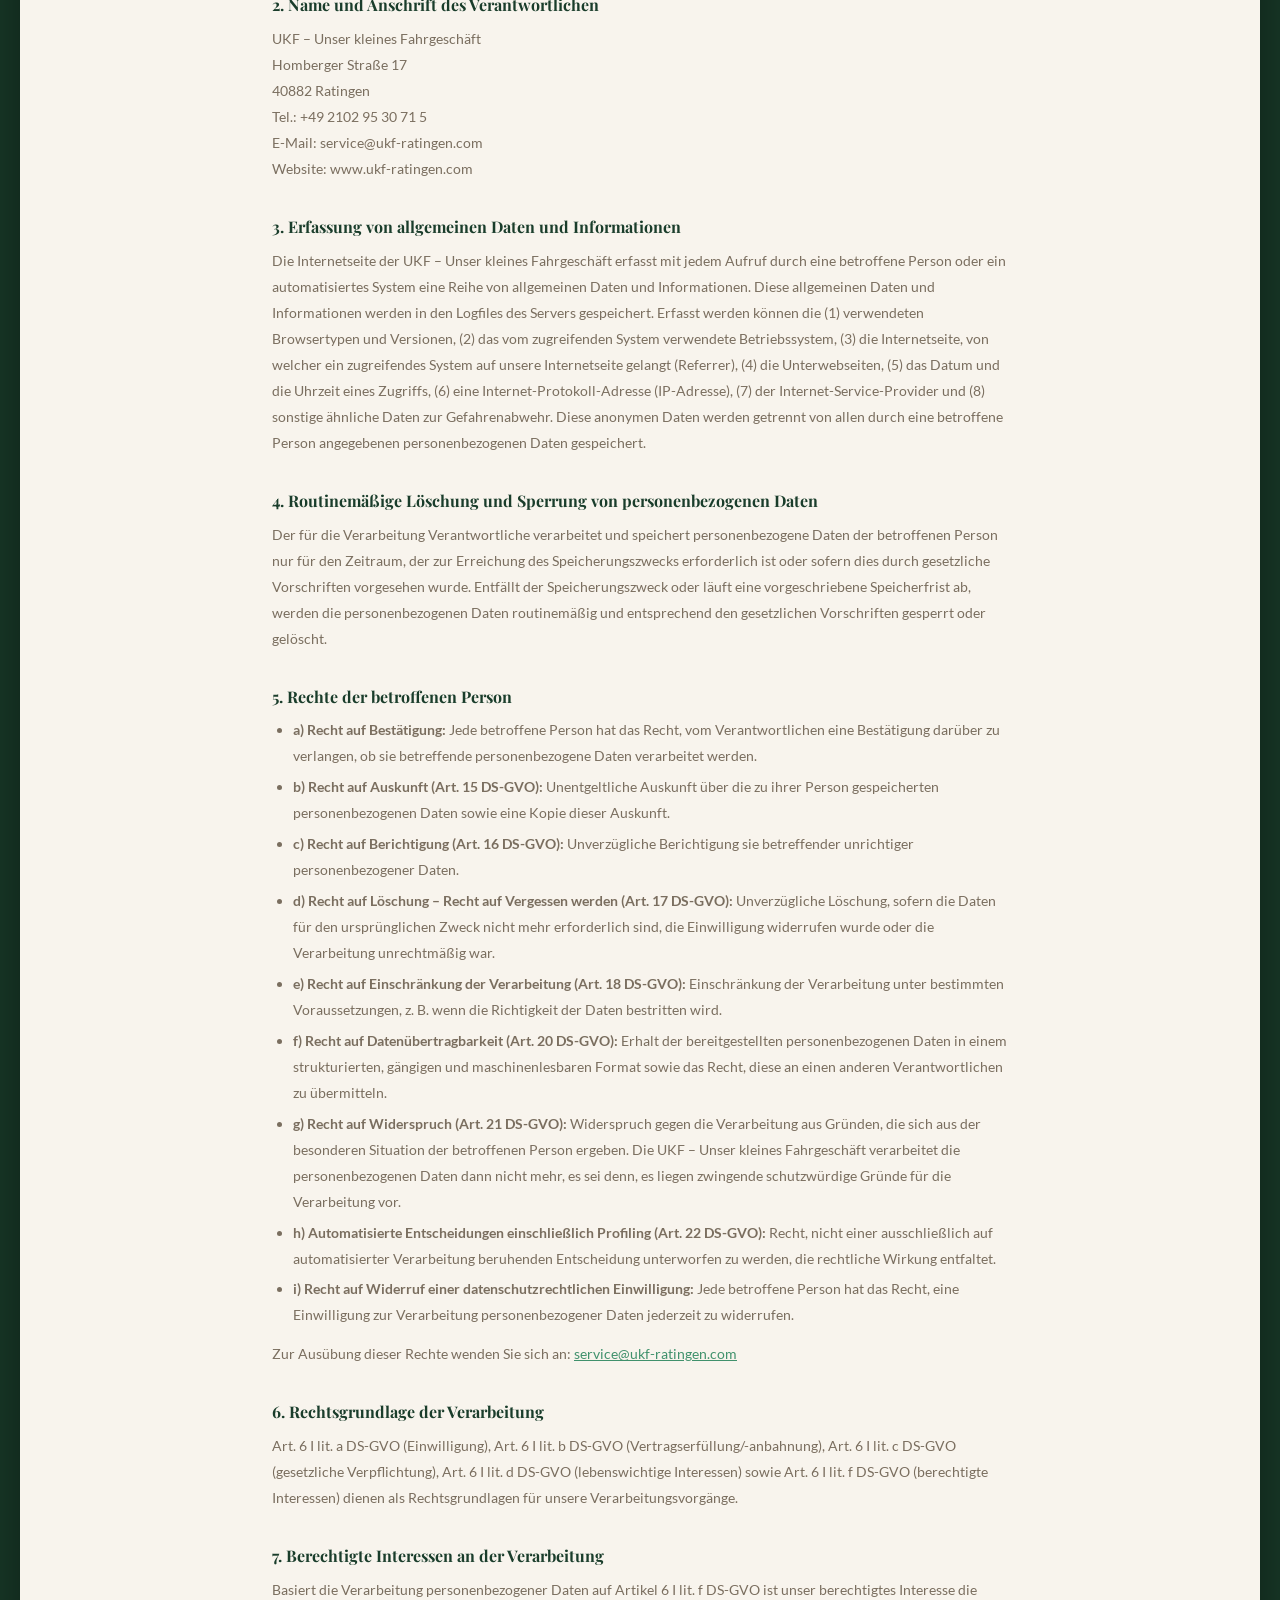
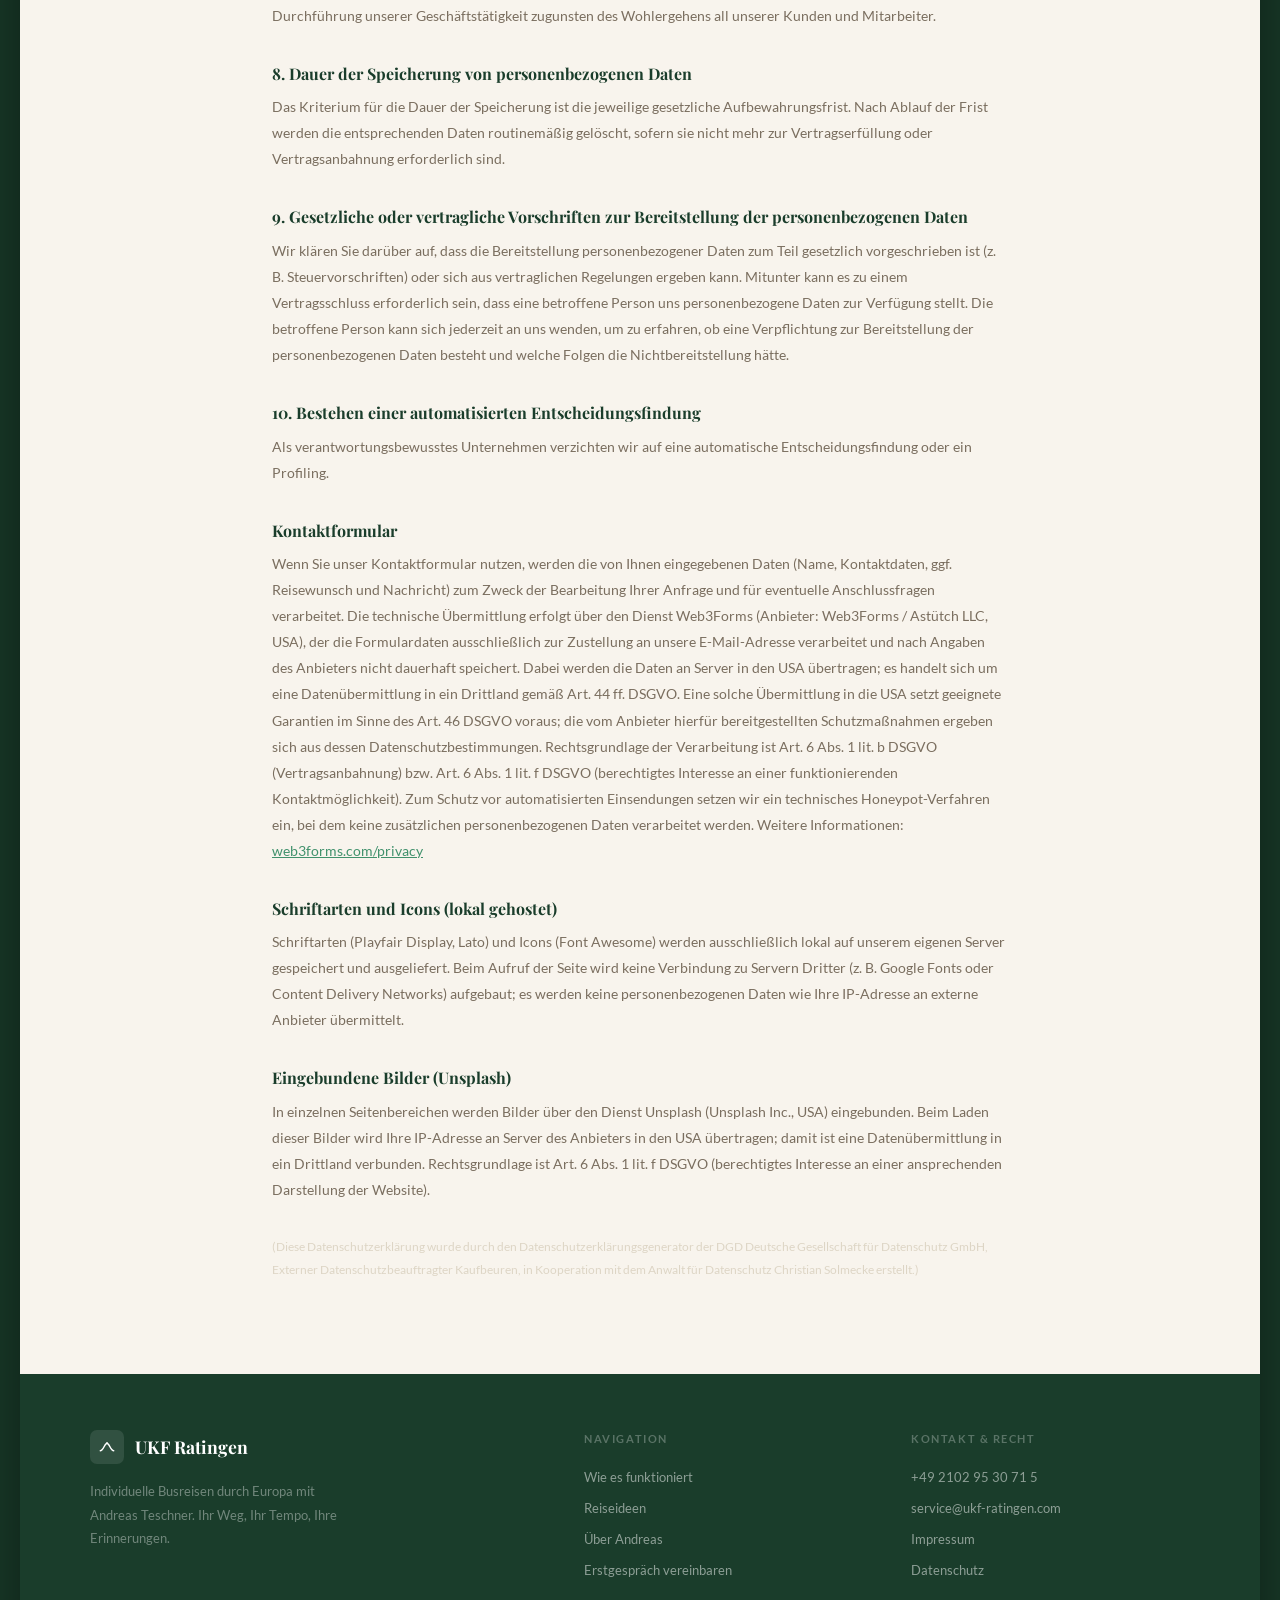
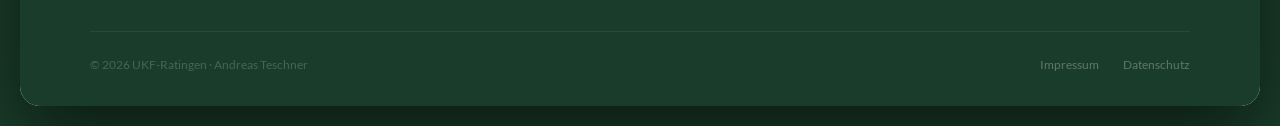
==== commit 74f9e5d7: "Add files via upload" ====
--- a/datenschutz.html
+++ b/datenschutz.html
@@ -275,10 +275,13 @@
     <p>Als verantwortungsbewusstes Unternehmen verzichten wir auf eine automatische Entscheidungsfindung oder ein Profiling.</p>
 
     <h2>Kontaktformular</h2>
-    <p>Wenn Sie unser Kontaktformular nutzen, werden die von Ihnen eingegebenen Daten (Name, Kontaktdaten, ggf. Reisewunsch und Nachricht) zum Zweck der Bearbeitung Ihrer Anfrage und für eventuelle Anschlussfragen verarbeitet. Die technische Übermittlung erfolgt über den Dienst Web3Forms (Anbieter: Web3Forms / Astütch LLC, USA), der die Formulardaten ausschließlich zur Zustellung an unsere E-Mail-Adresse verarbeitet und nach Angaben des Anbieters nicht dauerhaft speichert. Dabei werden die Daten an Server in den USA übertragen; es handelt sich um eine Datenübermittlung in ein Drittland gemäß Art. 44 ff. DSGVO. Als Grundlage für den Datentransfer dienen die Standardvertragsklauseln (SCCs) der EU-Kommission gemäß Art. 46 Abs. 2 lit. c DSGVO. Weitere Informationen zu den eingesetzten Schutzmaßnahmen finden Sie in der Datenschutzerklärung des Anbieters. Rechtsgrundlage der Verarbeitung ist Art. 6 Abs. 1 lit. b DSGVO (Vertragsanbahnung) bzw. Art. 6 Abs. 1 lit. f DSGVO (berechtigtes Interesse an einer funktionierenden Kontaktmöglichkeit). Zum Schutz vor automatisierten Einsendungen setzen wir ein technisches Honeypot-Verfahren ein, bei dem keine zusätzlichen personenbezogenen Daten verarbeitet werden. Weitere Informationen: <a href="https://web3forms.com/privacy" target="_blank" rel="noopener">web3forms.com/privacy</a></p>
+    <p>Wenn Sie unser Kontaktformular nutzen, werden die von Ihnen eingegebenen Daten (Name, Kontaktdaten, ggf. Reisewunsch und Nachricht) zum Zweck der Bearbeitung Ihrer Anfrage und für eventuelle Anschlussfragen verarbeitet. Die technische Übermittlung erfolgt über den Dienst Web3Forms (Anbieter: Web3Forms / Astütch LLC, USA), der die Formulardaten ausschließlich zur Zustellung an unsere E-Mail-Adresse verarbeitet und nach Angaben des Anbieters nicht dauerhaft speichert. Dabei werden die Daten an Server in den USA übertragen; es handelt sich um eine Datenübermittlung in ein Drittland gemäß Art. 44 ff. DSGVO. Eine solche Übermittlung in die USA setzt geeignete Garantien im Sinne des Art. 46 DSGVO voraus; die vom Anbieter hierfür bereitgestellten Schutzmaßnahmen ergeben sich aus dessen Datenschutzbestimmungen. Rechtsgrundlage der Verarbeitung ist Art. 6 Abs. 1 lit. b DSGVO (Vertragsanbahnung) bzw. Art. 6 Abs. 1 lit. f DSGVO (berechtigtes Interesse an einer funktionierenden Kontaktmöglichkeit). Zum Schutz vor automatisierten Einsendungen setzen wir ein technisches Honeypot-Verfahren ein, bei dem keine zusätzlichen personenbezogenen Daten verarbeitet werden. Weitere Informationen: <a href="https://web3forms.com/privacy" target="_blank" rel="noopener">web3forms.com/privacy</a></p>
 
     <h2>Schriftarten und Icons (lokal gehostet)</h2>
     <p>Schriftarten (Playfair Display, Lato) und Icons (Font Awesome) werden ausschließlich lokal auf unserem eigenen Server gespeichert und ausgeliefert. Beim Aufruf der Seite wird keine Verbindung zu Servern Dritter (z. B. Google Fonts oder Content Delivery Networks) aufgebaut; es werden keine personenbezogenen Daten wie Ihre IP-Adresse an externe Anbieter übermittelt.</p>
+
+      <h2>Eingebundene Bilder (Unsplash)</h2>
+      <p>In einzelnen Seitenbereichen werden Bilder über den Dienst Unsplash (Unsplash Inc., USA) eingebunden. Beim Laden dieser Bilder wird Ihre IP-Adresse an Server des Anbieters in den USA übertragen; damit ist eine Datenübermittlung in ein Drittland verbunden. Rechtsgrundlage ist Art. 6 Abs. 1 lit. f DSGVO (berechtigtes Interesse an einer ansprechenden Darstellung der Website).</p>
 
     <p class="source-note">(Diese Datenschutzerklärung wurde durch den Datenschutzerklärungsgenerator der DGD Deutsche Gesellschaft für Datenschutz GmbH, Externer Datenschutzbeauftragter Kaufbeuren, in Kooperation mit dem Anwalt für Datenschutz Christian Solmecke erstellt.)</p>
   </main>
